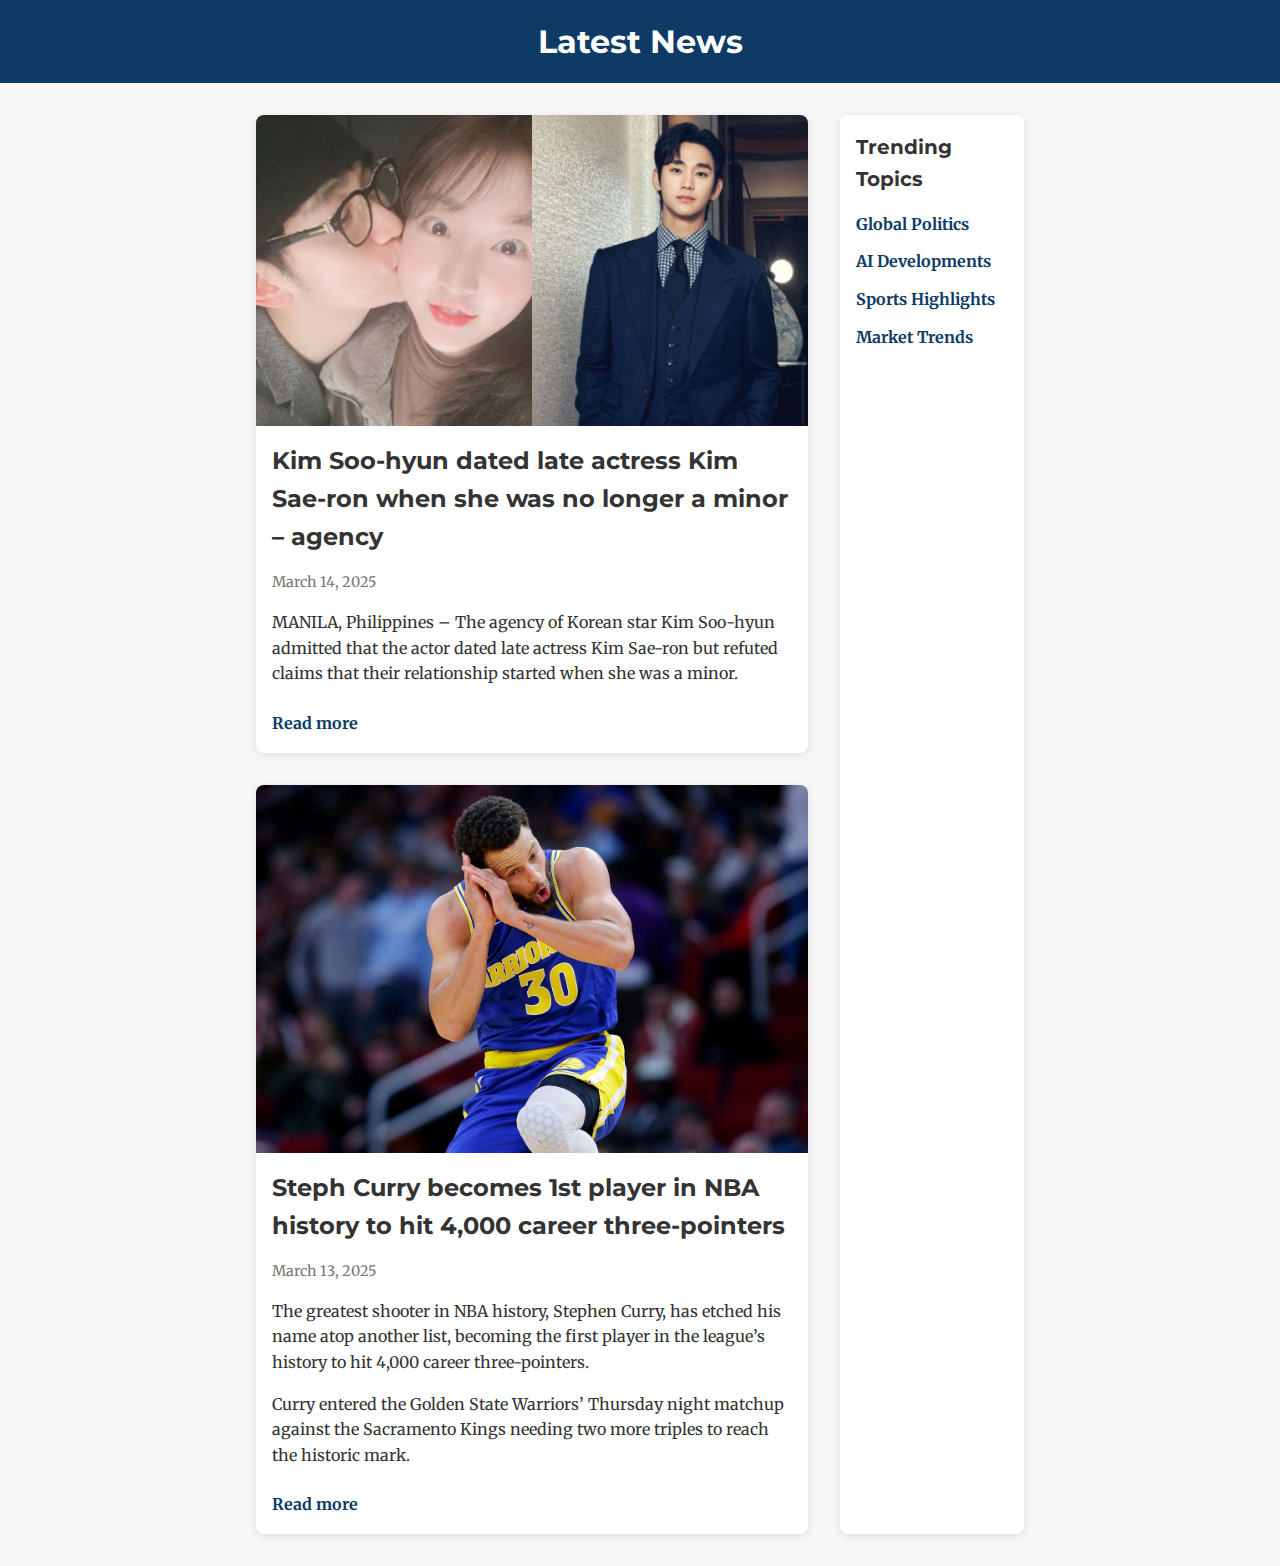
==== Item1/index.html @ d5b432cf "item1" ====
<!DOCTYPE html>
<html lang="en">
  <head>
    <meta charset="UTF-8" />
    <meta name="viewport" content="width=device-width, initial-scale=1.0" />
    <title>Newsfeed</title>
    <link rel="stylesheet" href="styles.css" />
  </head>
  <body>
    <header>
      <h1>Latest News</h1>
    </header>

    <main class="news-container">
      <section class="newsfeed">
        <!-- FIRST ARTICLE -->
        <article class="news-card">
          <img src="news1.jpg" alt="News headline image" />
          <div class="news-content">
            <h2>
              Kim Soo-hyun dated late actress Kim Sae-ron when she was no longer a minor – agency
            </h2>
            <p class="date">March 14, 2025</p>
            <!-- Visible Paragraph -->
            <p>
              MANILA, Philippines – The agency of Korean star Kim Soo-hyun admitted that the actor dated late actress Kim Sae-ron but refuted claims that their relationship started when she was a minor.
            </p>
            <!-- Hidden Content -->
            <div class="hidden-content" id="article1">
              <p>
                Entertainment company Gold Medalist on Friday, March 14, confirmed the relationship — a contradiction to its earlier statement that the two were never together — as it tried to clear up issues connecting Soo-hyun to Sae-ron and her recent death. “Kim Soo-hyun and Kim Sae-ron were in a relationship from the summer of 2019, after Kim Sae-ron became a legal adult, until the fall of 2020. It is not true that Kim Soo-hyun dated Kim Sae-ron when she was a minor,” Gold Medalist wrote in a lengthy statement, as reported by Soompi.
              </p>
            </div>
            <!-- Toggle Link -->
            <a href="#" class="read-more-btn" data-target="article1">Read more</a>
          </div>
        </article>

        <!-- SECOND ARTICLE -->
        <article class="news-card">
          <img src="news2.jpg" alt="News headline image" />
          <div class="news-content">
            <h2>
              Steph Curry becomes 1st player in NBA history to hit 4,000 career three-pointers
            </h2>
            <p class="date">March 13, 2025</p>
            <!-- Visible Paragraphs -->
            <p>
              The greatest shooter in NBA history, Stephen Curry, has etched his name atop another list, becoming the first player in the league’s history to hit 4,000 career three-pointers.
            </p>
            <p>
              Curry entered the Golden State Warriors’ Thursday night matchup against the Sacramento Kings needing two more triples to reach the historic mark.
            </p>
            <!-- Hidden Content -->
            <div class="hidden-content" id="article2">
              <p>
                His first came midway through the first quarter when Jonathan Kuminga found him wide open, and Curry calmly drained the shot, bringing him to career three No. 3,999 as the Warriors jumped out to a 14-6 lead.
              </p>
              <p>
                Less than a minute later, he launched another attempt but missed the mark.
              </p>
              <p>
                With the Chase Center crowd buzzed with anticipation, Curry didn’t get another opportunity from beyond the arc until late in the second quarter, when his shot missed short, with less than four minutes remaining.
              </p>
              <p>
                Expand article logo Continue reading
              </p>
              <p>
                Prior to the game, the Warriors superstar was seen in discomfort with what the TNT broadcast described as tightness in his back. Cameras caught him on the bench during the game, with the area wrapped and a heat pad applied.
              </p>
              <p>
                Although it didn’t come until the third quarter, Curry finally reached the historic milestone with just over eight minutes left, as the shifty guard side-stepped away from his defender before burying the deep triple, leading to loud “MVP” chants and a stand.
              </p>
            </div>
            <!-- Toggle Link -->
            <a href="#" class="read-more-btn" data-target="article2">Read more</a>
          </div>
        </article>
      </section>

      <aside class="sidebar">
        <h2>Trending Topics</h2>
        <ul>
          <li><a href="#">Global Politics</a></li>
          <li><a href="#">AI Developments</a></li>
          <li><a href="#">Sports Highlights</a></li>
          <li><a href="#">Market Trends</a></li>
        </ul>
      </aside>
    </main>

    <!-- JavaScript for Toggling Content -->
    <script>
      // Select all "Read more" buttons
      const readMoreButtons = document.querySelectorAll('.read-more-btn');

      readMoreButtons.forEach(button => {
        button.addEventListener('click', event => {
          event.preventDefault(); // Prevent default link behavior

          // Get target ID from data attribute
          const targetId = button.getAttribute('data-target');
          const hiddenContent = document.getElementById(targetId);

          // Toggle visibility class
          hiddenContent.classList.toggle('open');

          // Change button text accordingly
          if (hiddenContent.classList.contains('open')) {
            button.textContent = 'Show less';
          } else {
            button.textContent = 'Read more';
          }
        });
      });
    </script>
  </body>
</html>
---- Item1/styles.css ----
/* Import Google Fonts: Montserrat for headings and Merriweather for body text */
@import url('https://fonts.googleapis.com/css2?family=Merriweather:wght@400;700&family=Montserrat:wght@400;700&display=swap');

* {
  box-sizing: border-box;
}

/* Base Styles */
body {
  margin: 0;
  padding: 0;
  background-color: #f7f7f7; /* Soft gray background */
  font-family: 'Merriweather', serif;
  color: #333;
  line-height: 1.6;
}

/* Header Styling */
header {
  background-color: #0d3b66; /* Deep navy-blue */
  color: #fff;
  padding: 1rem;
  text-align: center;
}

header h1 {
  margin: 0;
  font-family: 'Montserrat', sans-serif;
  font-size: 2rem;
}

/* Main Container */
.news-container {
  max-width: 800px;
  margin: 2rem auto;
  padding: 0 1rem;
  display: grid;
  grid-template-columns: 3fr 1fr;
  gap: 2rem;
}

/* Newsfeed Section */
.newsfeed {
  display: grid;
  grid-template-columns: 1fr;
  gap: 2rem;
}

/* News Card Styling */
.news-card {
  background-color: #fff;
  border-radius: 8px;
  overflow: hidden;
  box-shadow: 0 2px 8px rgba(0, 0, 0, 0.1);
  transition: box-shadow 0.3s ease;
}

.news-card:hover {
  box-shadow: 0 6px 16px rgba(0, 0, 0, 0.2);
}

.news-card img {
  width: 100%;
  height: auto;
  display: block;
}

.news-content {
  padding: 1rem;
}

.news-content h2 {
  font-family: 'Montserrat', sans-serif;
  font-size: 1.5rem;
  margin: 0 0 0.5rem;
}

.date {
  font-size: 0.9rem;
  color: #777;
  margin-bottom: 0.75rem;
}

.news-content p {
  margin-bottom: 1rem;
}

/* Read More Button */
.read-more-btn {
  display: inline-block;
  margin-top: 0.5rem;
  color: #0d3b66;
  font-weight: 700;
  text-decoration: none;
  transition: color 0.3s ease;
}

.read-more-btn:hover,
.read-more-btn:focus {
  color: #ffdd00; /* Accent color on hover */
}

/* Hidden Content */
.hidden-content {
  display: none;
  margin-top: 1rem;
}

/* Revealed Content */
.hidden-content.open {
  display: block;
}

/* Sidebar Styling */
.sidebar {
  background-color: #fff;
  border-radius: 8px;
  padding: 1rem;
  box-shadow: 0 2px 8px rgba(0, 0, 0, 0.1);
}

.sidebar h2 {
  font-family: 'Montserrat', sans-serif;
  font-size: 1.25rem;
  margin-top: 0;
}

.sidebar ul {
  list-style: none;
  padding: 0;
  margin: 1rem 0 0;
}

.sidebar li {
  margin-bottom: 0.75rem;
}

.sidebar a {
  text-decoration: none;
  color: #0d3b66;
  font-weight: 700;
  transition: color 0.3s ease;
}

.sidebar a:hover,
.sidebar a:focus {
  color: #ffdd00;
}

/* Responsive Layout */
@media (max-width: 600px) {
  .news-container {
    grid-template-columns: 1fr;
  }
}
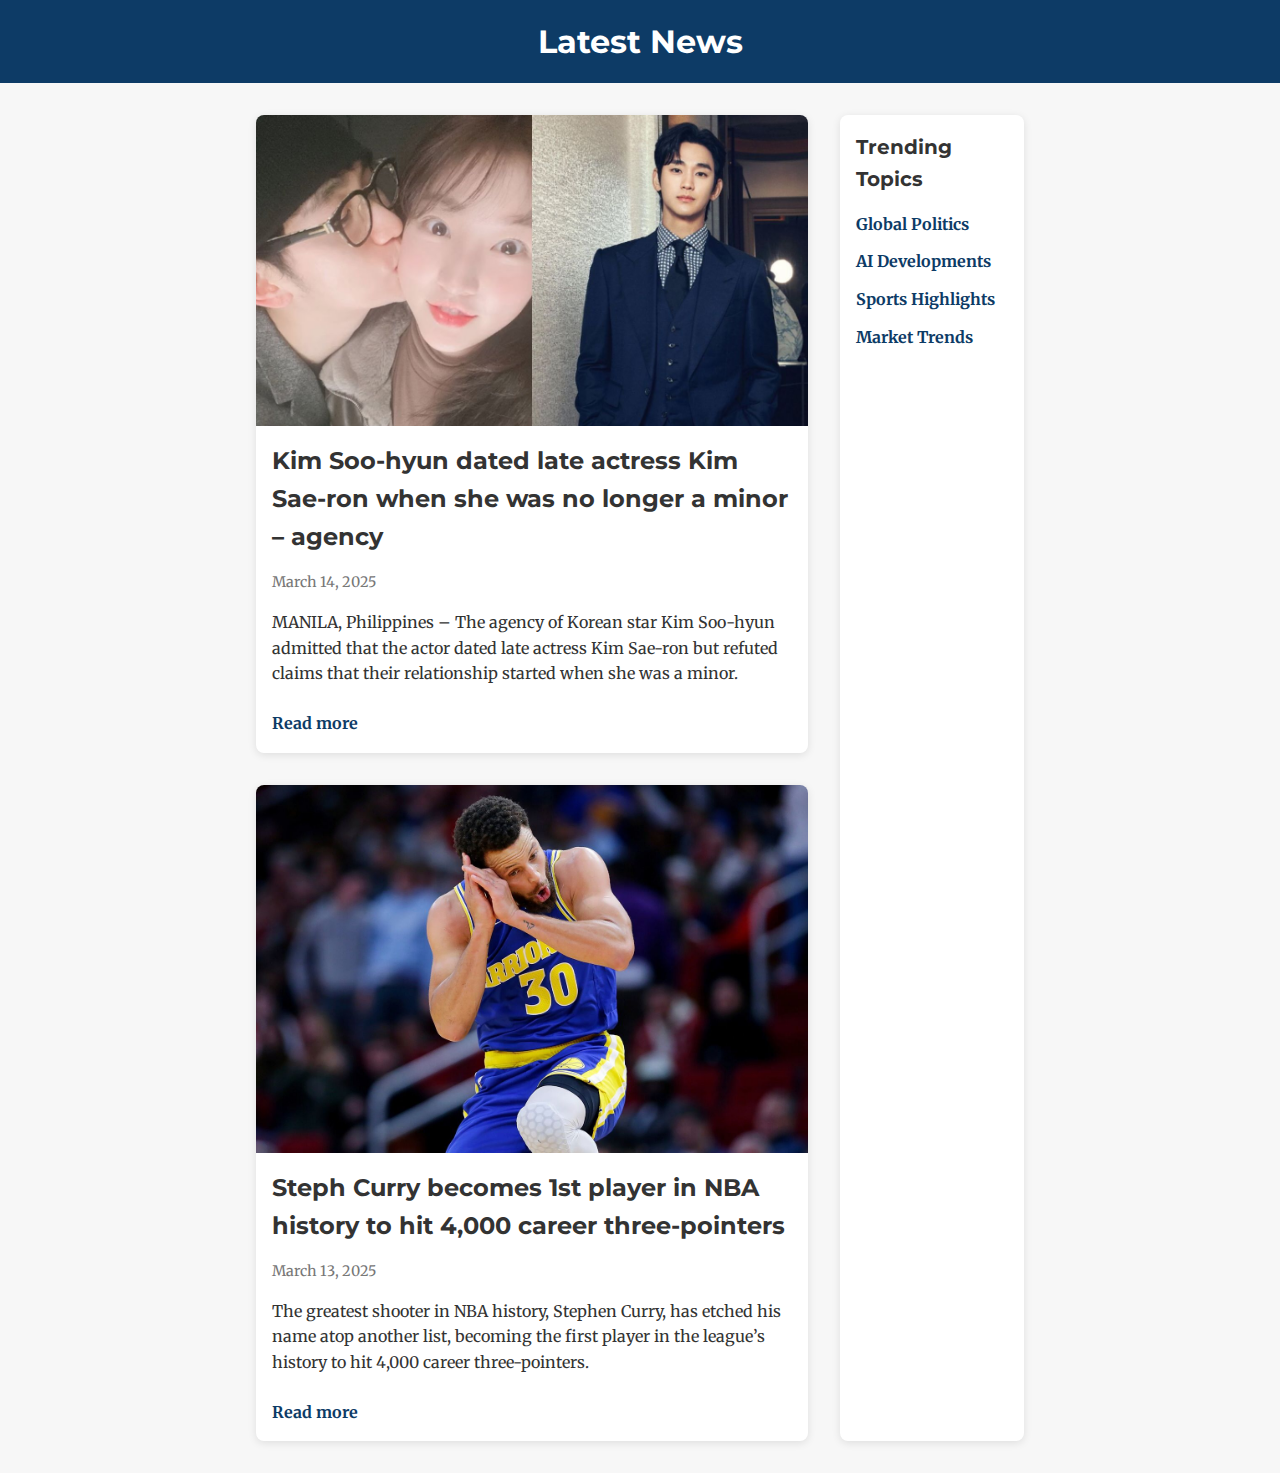
==== commit 6a9cac0a: "item1" ====
--- a/Item1/index.html
+++ b/Item1/index.html
@@ -1,118 +1,52 @@
 <!DOCTYPE html>
 <html lang="en">
-  <head>
-    <meta charset="UTF-8" />
-    <meta name="viewport" content="width=device-width, initial-scale=1.0" />
-    <title>Newsfeed</title>
-    <link rel="stylesheet" href="styles.css" />
-  </head>
-  <body>
-    <header>
-      <h1>Latest News</h1>
-    </header>
+    <head>
+        <meta charset="UTF-8" />
+        <meta name="viewport" content="width=device-width, initial-scale=1.0" />
+        <title>Newsfeed</title>
+        <link rel="stylesheet" href="styles.css" />
+    </head>
+    <body>
+        <header>
+            <h1>Latest News</h1>
+        </header>
 
-    <main class="news-container">
-      <section class="newsfeed">
-        <!-- FIRST ARTICLE -->
-        <article class="news-card">
-          <img src="news1.jpg" alt="News headline image" />
-          <div class="news-content">
-            <h2>
-              Kim Soo-hyun dated late actress Kim Sae-ron when she was no longer a minor – agency
-            </h2>
-            <p class="date">March 14, 2025</p>
-            <!-- Visible Paragraph -->
-            <p>
-              MANILA, Philippines – The agency of Korean star Kim Soo-hyun admitted that the actor dated late actress Kim Sae-ron but refuted claims that their relationship started when she was a minor.
-            </p>
-            <!-- Hidden Content -->
-            <div class="hidden-content" id="article1">
-              <p>
-                Entertainment company Gold Medalist on Friday, March 14, confirmed the relationship — a contradiction to its earlier statement that the two were never together — as it tried to clear up issues connecting Soo-hyun to Sae-ron and her recent death. “Kim Soo-hyun and Kim Sae-ron were in a relationship from the summer of 2019, after Kim Sae-ron became a legal adult, until the fall of 2020. It is not true that Kim Soo-hyun dated Kim Sae-ron when she was a minor,” Gold Medalist wrote in a lengthy statement, as reported by Soompi.
-              </p>
-            </div>
-            <!-- Toggle Link -->
-            <a href="#" class="read-more-btn" data-target="article1">Read more</a>
-          </div>
-        </article>
+        <main class="news-container">
+            <section class="newsfeed">
+                <article class="news-card">
+                    <img src="news1.jpg" alt="News headline image" />
+                    <div class="news-content">
+                        <h2>Kim Soo-hyun dated late actress Kim Sae-ron when she was no longer a minor – agency</h2>
+                        <p class="date">March 14, 2025</p>
+                        <p>
+                            MANILA, Philippines – The agency of Korean star Kim Soo-hyun admitted that the actor dated late actress Kim Sae-ron but refuted claims that their relationship started when she was a minor.
+                        </p>
+                        <a href="#">Read more</a>
+                    </div>
+                </article>
 
-        <!-- SECOND ARTICLE -->
-        <article class="news-card">
-          <img src="news2.jpg" alt="News headline image" />
-          <div class="news-content">
-            <h2>
-              Steph Curry becomes 1st player in NBA history to hit 4,000 career three-pointers
-            </h2>
-            <p class="date">March 13, 2025</p>
-            <!-- Visible Paragraphs -->
-            <p>
-              The greatest shooter in NBA history, Stephen Curry, has etched his name atop another list, becoming the first player in the league’s history to hit 4,000 career three-pointers.
-            </p>
-            <p>
-              Curry entered the Golden State Warriors’ Thursday night matchup against the Sacramento Kings needing two more triples to reach the historic mark.
-            </p>
-            <!-- Hidden Content -->
-            <div class="hidden-content" id="article2">
-              <p>
-                His first came midway through the first quarter when Jonathan Kuminga found him wide open, and Curry calmly drained the shot, bringing him to career three No. 3,999 as the Warriors jumped out to a 14-6 lead.
-              </p>
-              <p>
-                Less than a minute later, he launched another attempt but missed the mark.
-              </p>
-              <p>
-                With the Chase Center crowd buzzed with anticipation, Curry didn’t get another opportunity from beyond the arc until late in the second quarter, when his shot missed short, with less than four minutes remaining.
-              </p>
-              <p>
-                Expand article logo Continue reading
-              </p>
-              <p>
-                Prior to the game, the Warriors superstar was seen in discomfort with what the TNT broadcast described as tightness in his back. Cameras caught him on the bench during the game, with the area wrapped and a heat pad applied.
-              </p>
-              <p>
-                Although it didn’t come until the third quarter, Curry finally reached the historic milestone with just over eight minutes left, as the shifty guard side-stepped away from his defender before burying the deep triple, leading to loud “MVP” chants and a stand.
-              </p>
-            </div>
-            <!-- Toggle Link -->
-            <a href="#" class="read-more-btn" data-target="article2">Read more</a>
-          </div>
-        </article>
-      </section>
+                <article class="news-card">
+                    <img src="news2.jpg" alt="News headline image" />
+                    <div class="news-content">
+                        <h2>Steph Curry becomes 1st player in NBA history to hit 4,000 career three-pointers</h2>
+                        <p class="date">March 13, 2025</p>
+                        <p>
+                          The greatest shooter in NBA history, Stephen Curry, has etched his name atop another list, becoming the first player in the league’s history to hit 4,000 career three-pointers.
+                        </p>
+                        <a href="#">Read more</a>
+                    </div>
+                </article>
+            </section>
 
-      <aside class="sidebar">
-        <h2>Trending Topics</h2>
-        <ul>
-          <li><a href="#">Global Politics</a></li>
-          <li><a href="#">AI Developments</a></li>
-          <li><a href="#">Sports Highlights</a></li>
-          <li><a href="#">Market Trends</a></li>
-        </ul>
-      </aside>
-    </main>
-
-    <!-- JavaScript for Toggling Content -->
-    <script>
-      // Select all "Read more" buttons
-      const readMoreButtons = document.querySelectorAll('.read-more-btn');
-
-      readMoreButtons.forEach(button => {
-        button.addEventListener('click', event => {
-          event.preventDefault(); // Prevent default link behavior
-
-          // Get target ID from data attribute
-          const targetId = button.getAttribute('data-target');
-          const hiddenContent = document.getElementById(targetId);
-
-          // Toggle visibility class
-          hiddenContent.classList.toggle('open');
-
-          // Change button text accordingly
-          if (hiddenContent.classList.contains('open')) {
-            button.textContent = 'Show less';
-          } else {
-            button.textContent = 'Read more';
-          }
-        });
-      });
-    </script>
-  </body>
-</html>
+            <aside class="sidebar">
+                <h2>Trending Topics</h2>
+                <ul>
+                    <li><a href="#">Global Politics</a></li>
+                    <li><a href="#">AI Developments</a></li>
+                    <li><a href="#">Sports Highlights</a></li>
+                    <li><a href="#">Market Trends</a></li>
+                </ul>
+            </aside>
+        </main>
+    </body>
+</html>--- a/Item1/styles.css
+++ b/Item1/styles.css
@@ -1,11 +1,11 @@
 /* Import Google Fonts: Montserrat for headings and Merriweather for body text */
 @import url('https://fonts.googleapis.com/css2?family=Merriweather:wght@400;700&family=Montserrat:wght@400;700&display=swap');
 
+/* Global Styles */
 * {
   box-sizing: border-box;
 }
 
-/* Base Styles */
 body {
   margin: 0;
   padding: 0;
@@ -27,9 +27,10 @@
   margin: 0;
   font-family: 'Montserrat', sans-serif;
   font-size: 2rem;
+  font-weight: 700;
 }
 
-/* Main Container */
+/* Main Container Layout */
 .news-container {
   max-width: 800px;
   margin: 2rem auto;
@@ -65,6 +66,7 @@
   display: block;
 }
 
+/* News Content Styling */
 .news-content {
   padding: 1rem;
 }
@@ -73,11 +75,12 @@
   font-family: 'Montserrat', sans-serif;
   font-size: 1.5rem;
   margin: 0 0 0.5rem;
+  font-weight: 700; /* Bold headlines */
 }
 
 .date {
   font-size: 0.9rem;
-  color: #777;
+  color: #777; /* Muted color for dates */
   margin-bottom: 0.75rem;
 }
 
@@ -85,8 +88,8 @@
   margin-bottom: 1rem;
 }
 
-/* Read More Button */
-.read-more-btn {
+/* Read More Link Styling */
+.news-content a {
   display: inline-block;
   margin-top: 0.5rem;
   color: #0d3b66;
@@ -95,20 +98,9 @@
   transition: color 0.3s ease;
 }
 
-.read-more-btn:hover,
-.read-more-btn:focus {
+.news-content a:hover,
+.news-content a:focus {
   color: #ffdd00; /* Accent color on hover */
-}
-
-/* Hidden Content */
-.hidden-content {
-  display: none;
-  margin-top: 1rem;
-}
-
-/* Revealed Content */
-.hidden-content.open {
-  display: block;
 }
 
 /* Sidebar Styling */
@@ -123,6 +115,7 @@
   font-family: 'Montserrat', sans-serif;
   font-size: 1.25rem;
   margin-top: 0;
+  font-weight: 700;
 }
 
 .sidebar ul {
